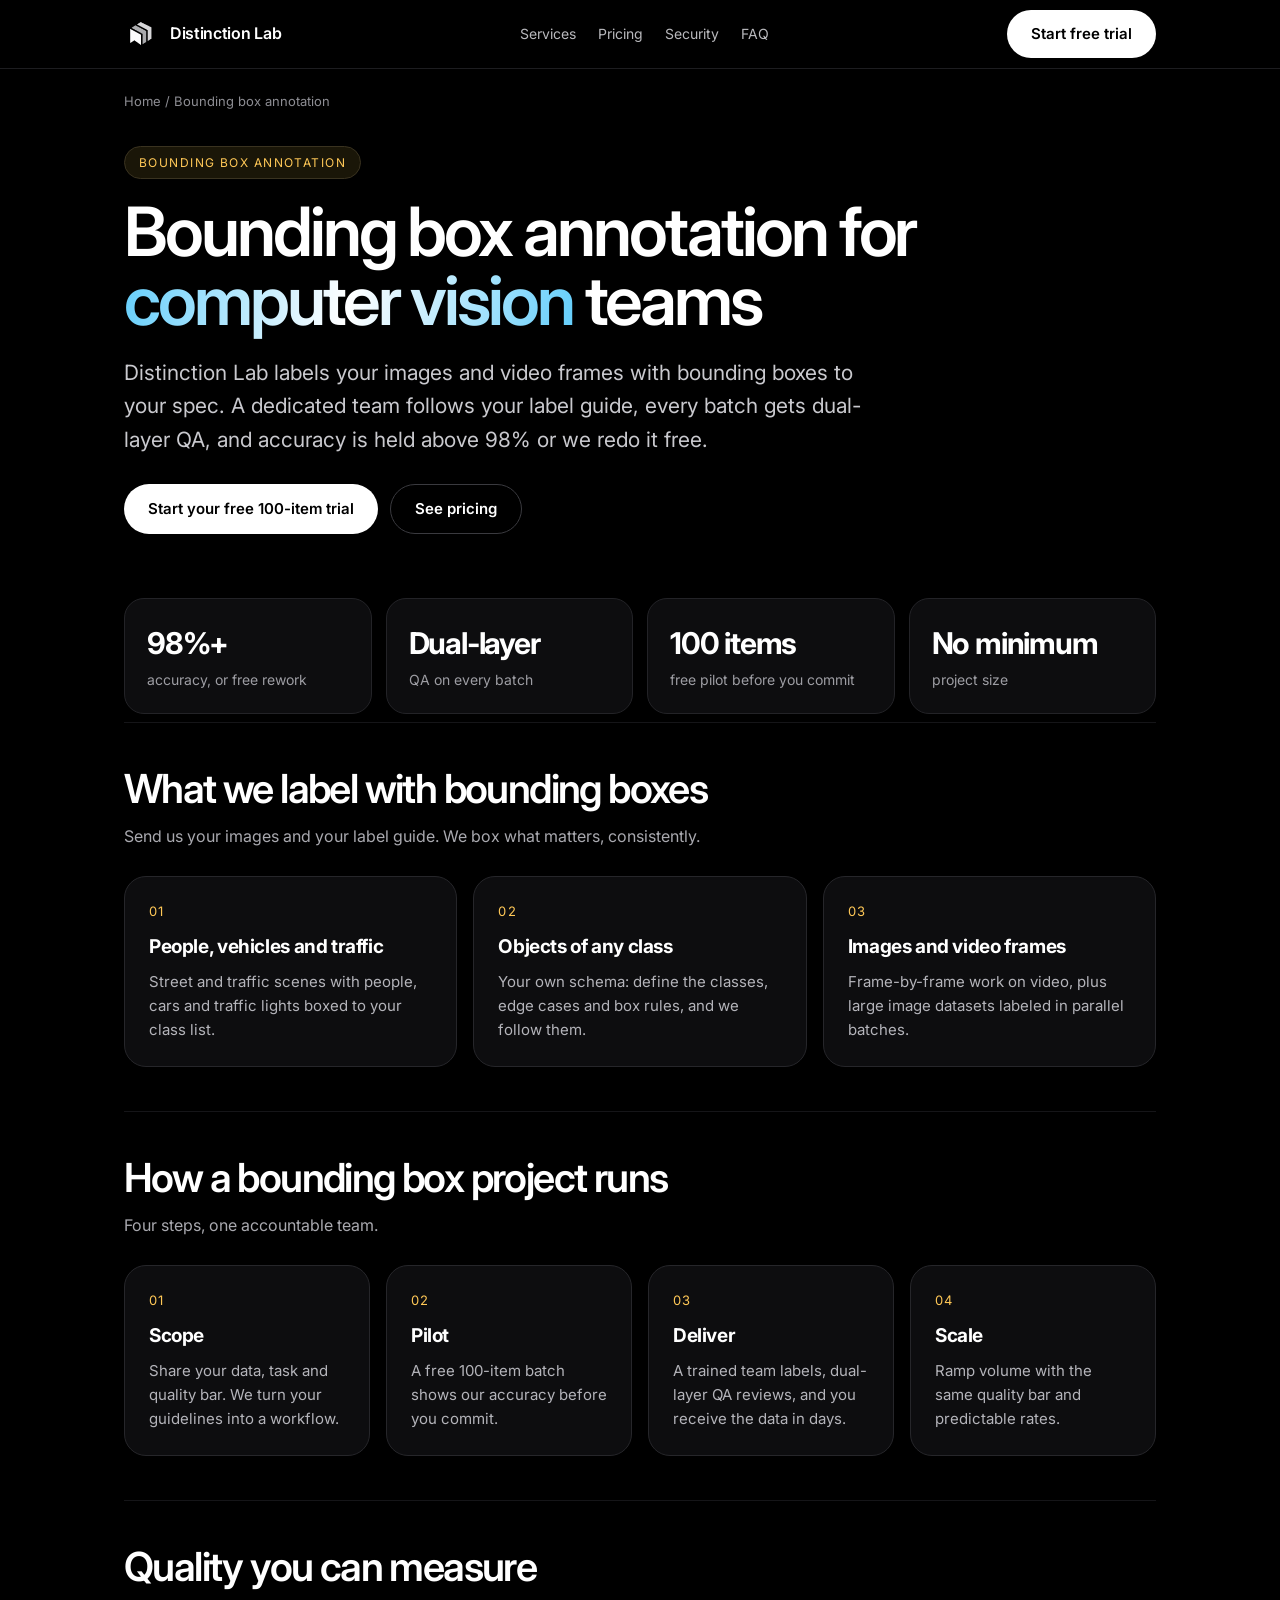
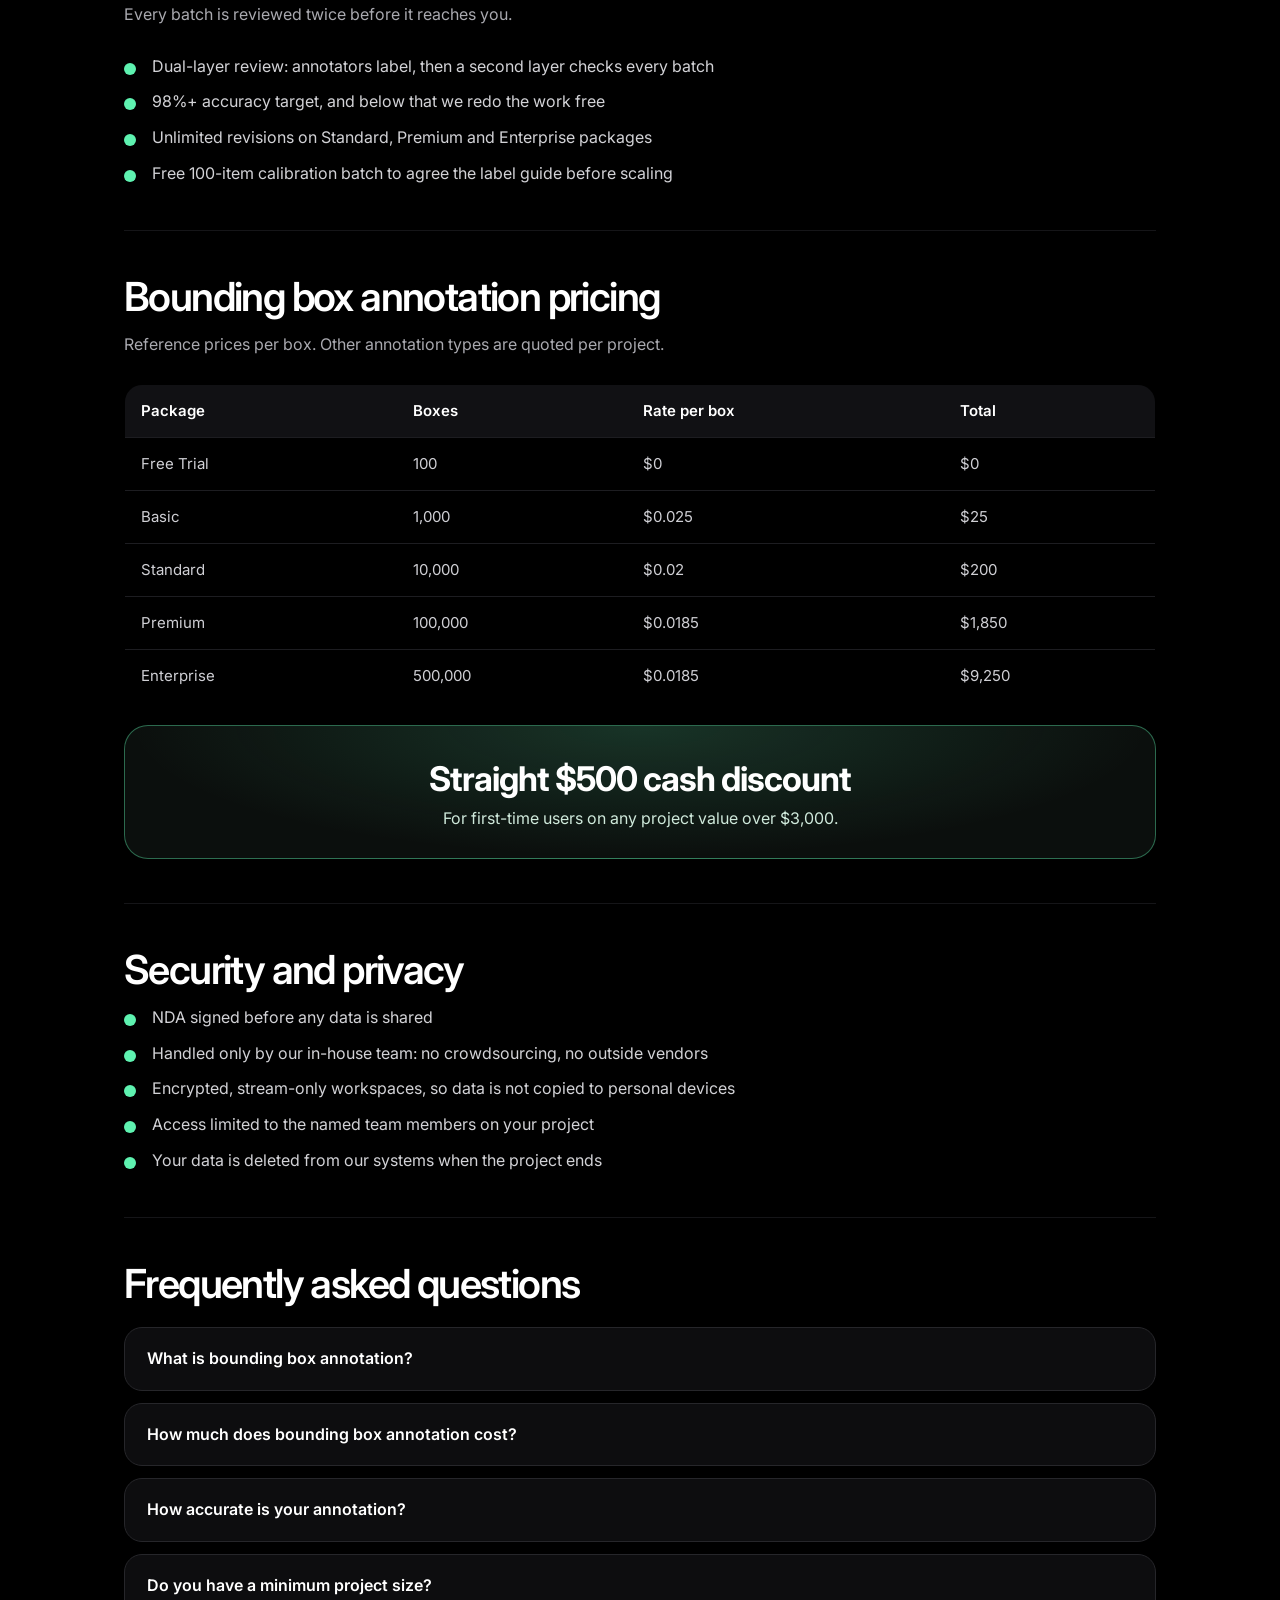
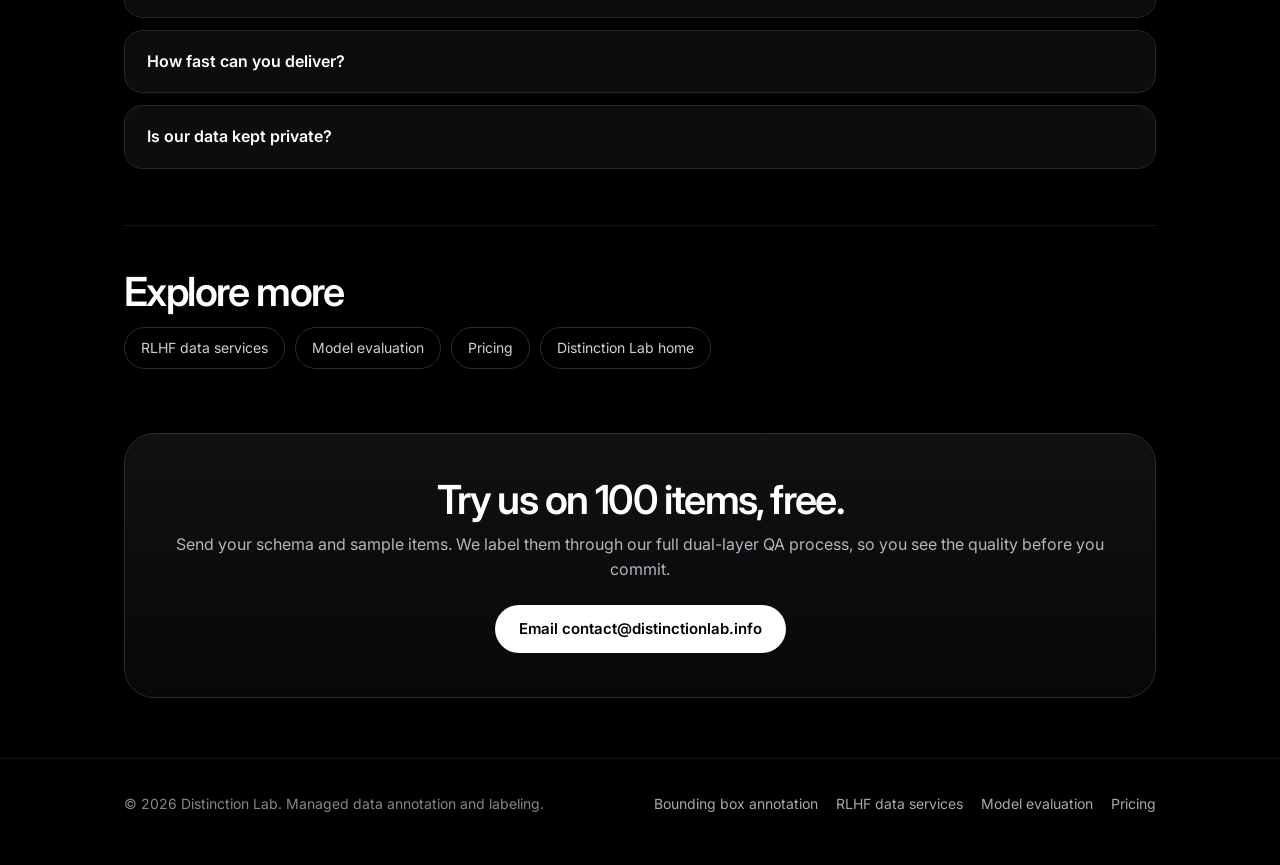
==== bounding-box-annotation/index.html @ 5559d9ba "Add four SEO landing pages, update sitemap, llms.txt and footer links Co-Authored-By: Claude Sonnet " ====
<!DOCTYPE html>
<html lang="en">
<head>
<meta charset="UTF-8">
<meta name="viewport" content="width=device-width, initial-scale=1.0">
<meta name="theme-color" content="#000000">
<title>Bounding Box Annotation Services | Distinction Lab</title>
<meta name="description" content="Bounding box annotation for computer vision teams. Dual-layer QA, 98%+ accuracy or free rework, from $0.0185 per box. Free 100-item trial, no minimum project size.">
<meta name="robots" content="index, follow, max-image-preview:large">
<link rel="canonical" href="https://www.distinctionlab.site/bounding-box-annotation/">
<link rel="icon" type="image/png" href="/assets/favicon.png">
<meta property="og:type" content="website">
<meta property="og:site_name" content="Distinction Lab">
<meta property="og:title" content="Bounding Box Annotation Services | Distinction Lab">
<meta property="og:description" content="Bounding box annotation for computer vision teams. Dual-layer QA, 98%+ accuracy or free rework, from $0.0185 per box. Free 100-item trial, no minimum project size.">
<meta property="og:url" content="https://www.distinctionlab.site/bounding-box-annotation/">
<meta property="og:image" content="https://www.distinctionlab.site/assets/og-image.png">
<meta name="twitter:card" content="summary_large_image">
<meta name="twitter:title" content="Bounding Box Annotation Services | Distinction Lab">
<meta name="twitter:description" content="Bounding box annotation for computer vision teams. Dual-layer QA, 98%+ accuracy or free rework, from $0.0185 per box. Free 100-item trial, no minimum project size.">
<meta name="twitter:image" content="https://www.distinctionlab.site/assets/og-image.png">
<link rel="preconnect" href="https://fonts.googleapis.com">
<link rel="preconnect" href="https://fonts.gstatic.com" crossorigin>
<link rel="preload" as="style" href="https://fonts.googleapis.com/css2?family=Inter:wght@400;500;600;700&display=swap" onload="this.onload=null;this.rel='stylesheet'">
<noscript><link rel="stylesheet" href="https://fonts.googleapis.com/css2?family=Inter:wght@400;500;600;700&display=swap"></noscript>
<link rel="stylesheet" href="/assets/page.css">
<script type="application/ld+json">{"@context":"https://schema.org","@graph":[{"@type":"BreadcrumbList","itemListElement":[{"@type":"ListItem","position":1,"name":"Home","item":"https://www.distinctionlab.site/"},{"@type":"ListItem","position":2,"name":"Bounding box annotation","item":"https://www.distinctionlab.site/bounding-box-annotation/"}]},{"@type":"Service","name":"Bounding box annotation","serviceType":"Bounding box annotation","description":"Managed bounding box annotation for computer vision with dual-layer QA, a 98%+ accuracy target and free rework.","provider":{"@type":"Organization","@id":"https://www.distinctionlab.site/#org","name":"Distinction Lab","url":"https://www.distinctionlab.site/"},"areaServed":"Worldwide","url":"https://www.distinctionlab.site/bounding-box-annotation/"},{"@type":"FAQPage","mainEntity":[{"@type":"Question","name":"What is bounding box annotation?","acceptedAnswer":{"@type":"Answer","text":"Bounding box annotation draws rectangles around objects in an image or video frame and tags each one with a class, such as person, vehicle or traffic light. The labeled boxes are used to train and test computer vision models."}},{"@type":"Question","name":"How much does bounding box annotation cost?","acceptedAnswer":{"@type":"Answer","text":"Reference rates start at $0.025 per box on the Basic package and fall to $0.0185 per box on Premium and Enterprise. The first 100 items are free, and first-time users get a straight $500 cash discount on projects over $3,000."}},{"@type":"Question","name":"How accurate is your annotation?","acceptedAnswer":{"@type":"Answer","text":"We target 98% or better accuracy using dual-layer QA on every batch. If a batch falls below your quality standard, we redo it at no cost."}},{"@type":"Question","name":"Do you have a minimum project size?","acceptedAnswer":{"@type":"Answer","text":"No. You can start at any scale, from the free 100-item pilot to hundreds of thousands of boxes."}},{"@type":"Question","name":"How fast can you deliver?","acceptedAnswer":{"@type":"Answer","text":"Datasets are typically delivered in 2 to 5 days depending on volume. Larger projects are scheduled up front, for example a 100,000-box project is planned over about 15 days."}},{"@type":"Question","name":"Is our data kept private?","acceptedAnswer":{"@type":"Answer","text":"Yes. We sign an NDA before any data is shared, only our in-house team handles your data, workspaces are encrypted and stream-only, and your data is deleted after the project."}}]}]}</script>
</head>
<body>
<header class="top"><div class="wrap">
<a class="brand" href="/"><img src="/assets/logo.png" alt="" width="34" height="34"><span>Distinction Lab</span></a>
<nav class="links" aria-label="Main"><a href="/#label">Services</a><a href="/data-annotation-pricing/">Pricing</a><a href="/#security">Security</a><a href="/#faq">FAQ</a></nav>
<a class="btn" href="mailto:contact@distinctionlab.info?subject=Free%20100-item%20trial">Start free trial</a>
</div></header>
<main class="wrap">
<nav class="crumbs" aria-label="Breadcrumb"><a href="/">Home</a> / <span>Bounding box annotation</span></nav>
<div class="hero">
<span class="eyebrow">Bounding box annotation</span>
<h1>Bounding box annotation for <em>computer vision</em> teams</h1>
<p class="lead">Distinction Lab labels your images and video frames with bounding boxes to your spec. A dedicated team follows your label guide, every batch gets dual-layer QA, and accuracy is held above 98% or we redo it free.</p>
<div class="cta-row"><a class="btn" href="mailto:contact@distinctionlab.info?subject=Free%20100-item%20trial">Start your free 100-item trial</a><a class="btn ghost" href="/data-annotation-pricing/">See pricing</a></div>
</div>
<div class="stats"><div class="stat"><b>98%+</b><span>accuracy, or free rework</span></div><div class="stat"><b>Dual-layer</b><span>QA on every batch</span></div><div class="stat"><b>100 items</b><span>free pilot before you commit</span></div><div class="stat"><b>No minimum</b><span>project size</span></div></div><section class="blk"><h2>What we label with bounding boxes</h2><p class="sub">Send us your images and your label guide. We box what matters, consistently.</p><div class="grid"><div class="card"><span class="n">01</span><h3>People, vehicles and traffic</h3><p>Street and traffic scenes with people, cars and traffic lights boxed to your class list.</p></div><div class="card"><span class="n">02</span><h3>Objects of any class</h3><p>Your own schema: define the classes, edge cases and box rules, and we follow them.</p></div><div class="card"><span class="n">03</span><h3>Images and video frames</h3><p>Frame-by-frame work on video, plus large image datasets labeled in parallel batches.</p></div></div></section><section class="blk"><h2>How a bounding box project runs</h2><p class="sub">Four steps, one accountable team.</p><div class="grid"><div class="card"><span class="n">01</span><h3>Scope</h3><p>Share your data, task and quality bar. We turn your guidelines into a workflow.</p></div><div class="card"><span class="n">02</span><h3>Pilot</h3><p>A free 100-item batch shows our accuracy before you commit.</p></div><div class="card"><span class="n">03</span><h3>Deliver</h3><p>A trained team labels, dual-layer QA reviews, and you receive the data in days.</p></div><div class="card"><span class="n">04</span><h3>Scale</h3><p>Ramp volume with the same quality bar and predictable rates.</p></div></div></section><section class="blk"><h2>Quality you can measure</h2><p class="sub">Every batch is reviewed twice before it reaches you.</p><ul class="tick"><li>Dual-layer review: annotators label, then a second layer checks every batch</li><li>98%+ accuracy target, and below that we redo the work free</li><li>Unlimited revisions on Standard, Premium and Enterprise packages</li><li>Free 100-item calibration batch to agree the label guide before scaling</li></ul></section><section class="blk"><h2>Bounding box annotation pricing</h2><p class="sub">Reference prices per box. Other annotation types are quoted per project.</p><div class="scroll"><table><thead><tr><th>Package</th><th>Boxes</th><th>Rate per box</th><th>Total</th></tr></thead><tbody><tr><td>Free Trial</td><td>100</td><td>$0</td><td>$0</td></tr><tr><td>Basic</td><td>1,000</td><td>$0.025</td><td>$25</td></tr><tr><td>Standard</td><td>10,000</td><td>$0.02</td><td>$200</td></tr><tr><td>Premium</td><td>100,000</td><td>$0.0185</td><td>$1,850</td></tr><tr><td>Enterprise</td><td>500,000</td><td>$0.0185</td><td>$9,250</td></tr></tbody></table></div><div class="promo"><b>Straight $500 cash discount</b><span>For first-time users on any project value over $3,000.</span></div></section><section class="blk"><h2>Security and privacy</h2><ul class="tick"><li>NDA signed before any data is shared</li><li>Handled only by our in-house team: no crowdsourcing, no outside vendors</li><li>Encrypted, stream-only workspaces, so data is not copied to personal devices</li><li>Access limited to the named team members on your project</li><li>Your data is deleted from our systems when the project ends</li></ul></section>
<section class="blk faq"><h2>Frequently asked questions</h2><div style="margin-top:22px"><details><summary>What is bounding box annotation?</summary><p>Bounding box annotation draws rectangles around objects in an image or video frame and tags each one with a class, such as person, vehicle or traffic light. The labeled boxes are used to train and test computer vision models.</p></details><details><summary>How much does bounding box annotation cost?</summary><p>Reference rates start at $0.025 per box on the Basic package and fall to $0.0185 per box on Premium and Enterprise. The first 100 items are free, and first-time users get a straight $500 cash discount on projects over $3,000.</p></details><details><summary>How accurate is your annotation?</summary><p>We target 98% or better accuracy using dual-layer QA on every batch. If a batch falls below your quality standard, we redo it at no cost.</p></details><details><summary>Do you have a minimum project size?</summary><p>No. You can start at any scale, from the free 100-item pilot to hundreds of thousands of boxes.</p></details><details><summary>How fast can you deliver?</summary><p>Datasets are typically delivered in 2 to 5 days depending on volume. Larger projects are scheduled up front, for example a 100,000-box project is planned over about 15 days.</p></details><details><summary>Is our data kept private?</summary><p>Yes. We sign an NDA before any data is shared, only our in-house team handles your data, workspaces are encrypted and stream-only, and your data is deleted after the project.</p></details></div></section>
<section class="blk"><h2>Explore more</h2><div class="related"><a href="/rlhf-data-services/">RLHF data services</a><a href="/model-evaluation-services/">Model evaluation</a><a href="/data-annotation-pricing/">Pricing</a><a href="/">Distinction Lab home</a></div></section>
<div class="cta"><h2>Try us on 100 items, free.</h2><p>Send your schema and sample items. We label them through our full dual-layer QA process, so you see the quality before you commit.</p><a class="btn" href="mailto:contact@distinctionlab.info?subject=Free%20100-item%20trial">Email contact@distinctionlab.info</a></div>
</main>
<footer class="bottom"><div class="wrap"><span>© 2026 Distinction Lab. Managed data annotation and labeling.</span><span style="display:flex;gap:18px;flex-wrap:wrap"><a href="/bounding-box-annotation/">Bounding box annotation</a><a href="/rlhf-data-services/">RLHF data services</a><a href="/model-evaluation-services/">Model evaluation</a><a href="/data-annotation-pricing/">Pricing</a></span></div></footer>
</body>
</html>
---- assets/page.css ----
*{box-sizing:border-box}html{scroll-behavior:smooth}
body{margin:0;background:#000;color:#e9e9ea;font-family:Inter,system-ui,-apple-system,Segoe UI,sans-serif;line-height:1.6;-webkit-font-smoothing:antialiased}
a{color:inherit}
.wrap{max-width:1080px;margin:0 auto;padding:0 24px}
header.top{position:sticky;top:0;z-index:20;background:rgba(0,0,0,.82);backdrop-filter:blur(12px);border-bottom:1px solid #1d1d20}
header.top .wrap{display:flex;align-items:center;justify-content:space-between;gap:16px;height:68px}
.brand{display:flex;align-items:center;gap:12px;text-decoration:none;font-weight:600;letter-spacing:-.02em;color:#fff}
.brand img{width:34px;height:34px;border-radius:50%;background:#fff}
nav.links{display:flex;gap:22px;font-size:14px;color:#b9b9bd}
nav.links a{text-decoration:none}nav.links a:hover{color:#fff}
.btn{display:inline-flex;align-items:center;gap:8px;background:#fff;color:#000;border-radius:999px;padding:12px 24px;font-weight:600;font-size:15px;text-decoration:none;transition:transform .2s}
.btn:hover{transform:translateY(-1px)}
.btn.ghost{background:transparent;color:#fff;border:1px solid #3a3a3f}
.crumbs{font-size:13px;color:#8d8d93;padding:22px 0 0}.crumbs a{text-decoration:none}.crumbs a:hover{color:#fff}
.hero{padding:34px 0 56px}
.eyebrow{display:inline-block;font-size:12px;letter-spacing:.12em;text-transform:uppercase;color:#ffc857;border:1px solid #3a3320;background:#1a1608;border-radius:999px;padding:6px 14px}
h1{font-size:clamp(36px,6vw,68px);line-height:1.02;letter-spacing:-.045em;margin:18px 0 20px;font-weight:600;color:#fff}
h1 em{font-style:normal;background:linear-gradient(100deg,#64CEFB,#fff 50%,#64CEFB);-webkit-background-clip:text;background-clip:text;color:transparent}
.lead{font-size:clamp(17px,2vw,21px);color:#c9c9ce;max-width:760px;margin:0 0 28px}
.cta-row{display:flex;gap:12px;flex-wrap:wrap}
.stats{display:grid;grid-template-columns:repeat(auto-fit,minmax(190px,1fr));gap:14px;margin:8px 0 8px}
.stat{border:1px solid #232327;background:#0d0d0f;border-radius:20px;padding:20px 22px}
.stat b{display:block;font-size:30px;letter-spacing:-.04em;color:#fff}.stat span{font-size:14px;color:#9d9da3}
section.blk{padding:44px 0;border-top:1px solid #151518}
h2{font-size:clamp(26px,3.6vw,40px);letter-spacing:-.04em;line-height:1.08;margin:0 0 14px;color:#fff;font-weight:600}
.sub{color:#a9a9af;max-width:720px;margin:0 0 26px}
.grid{display:grid;grid-template-columns:repeat(auto-fit,minmax(240px,1fr));gap:16px}
.card{border:1px solid #26262a;background:#0d0d0f;border-radius:22px;padding:24px}
.card h3{margin:0 0 8px;font-size:19px;letter-spacing:-.02em;color:#fff}
.card p{margin:0;color:#b4b4ba;font-size:15px}
.card .n{font-size:13px;color:#ffc857;letter-spacing:.1em;margin-bottom:10px;display:block}
ul.tick{list-style:none;padding:0;margin:0;display:grid;gap:10px}
ul.tick li{padding-left:28px;position:relative;color:#d2d2d6}
ul.tick li:before{content:"";position:absolute;left:0;top:9px;width:12px;height:12px;border-radius:50%;background:#5ef2b0}
table{width:100%;border-collapse:collapse;font-size:15px;overflow:hidden;border-radius:18px;border:1px solid #26262a}
th,td{padding:14px 16px;text-align:left;border-bottom:1px solid #1d1d21}th{background:#111114;color:#fff;font-weight:600}td{color:#cfcfd4}
tr:last-child td{border-bottom:0}
.scroll{overflow-x:auto}
.faq details{border:1px solid #26262a;background:#0d0d0f;border-radius:18px;padding:18px 22px;margin-bottom:12px}
.faq summary{cursor:pointer;font-weight:600;color:#fff;list-style:none}
.faq summary::-webkit-details-marker{display:none}
.faq p{margin:12px 0 0;color:#b9b9bf}
.promo{border:1px solid rgba(94,242,176,.4);background:radial-gradient(ellipse at 50% 0,rgba(94,242,176,.16),transparent 70%),#0b0f0d;border-radius:24px;padding:26px;text-align:center;margin-top:22px}
.promo b{display:block;font-size:clamp(24px,3.4vw,34px);letter-spacing:-.03em;color:#fff}.promo span{color:#cfe9db}
.cta{margin:20px 0 60px;border:1px solid #2a2a2f;border-radius:30px;padding:44px 28px;text-align:center;background:linear-gradient(180deg,#111114,#08080a)}
.cta h2{margin-bottom:10px}.cta p{color:#b4b4ba;margin:0 0 22px}
.related{display:flex;gap:10px;flex-wrap:wrap}
.related a{border:1px solid #2d2d32;border-radius:999px;padding:9px 16px;font-size:14px;text-decoration:none;color:#d0d0d5}.related a:hover{border-color:#64CEFB;color:#fff}
footer.bottom{border-top:1px solid #151518;padding:34px 0 50px;color:#85858b;font-size:14px}
footer.bottom .wrap{display:flex;gap:18px 30px;flex-wrap:wrap;justify-content:space-between}
footer.bottom a{text-decoration:none;color:#a9a9af}footer.bottom a:hover{color:#fff}
@media(max-width:760px){nav.links{display:none}}
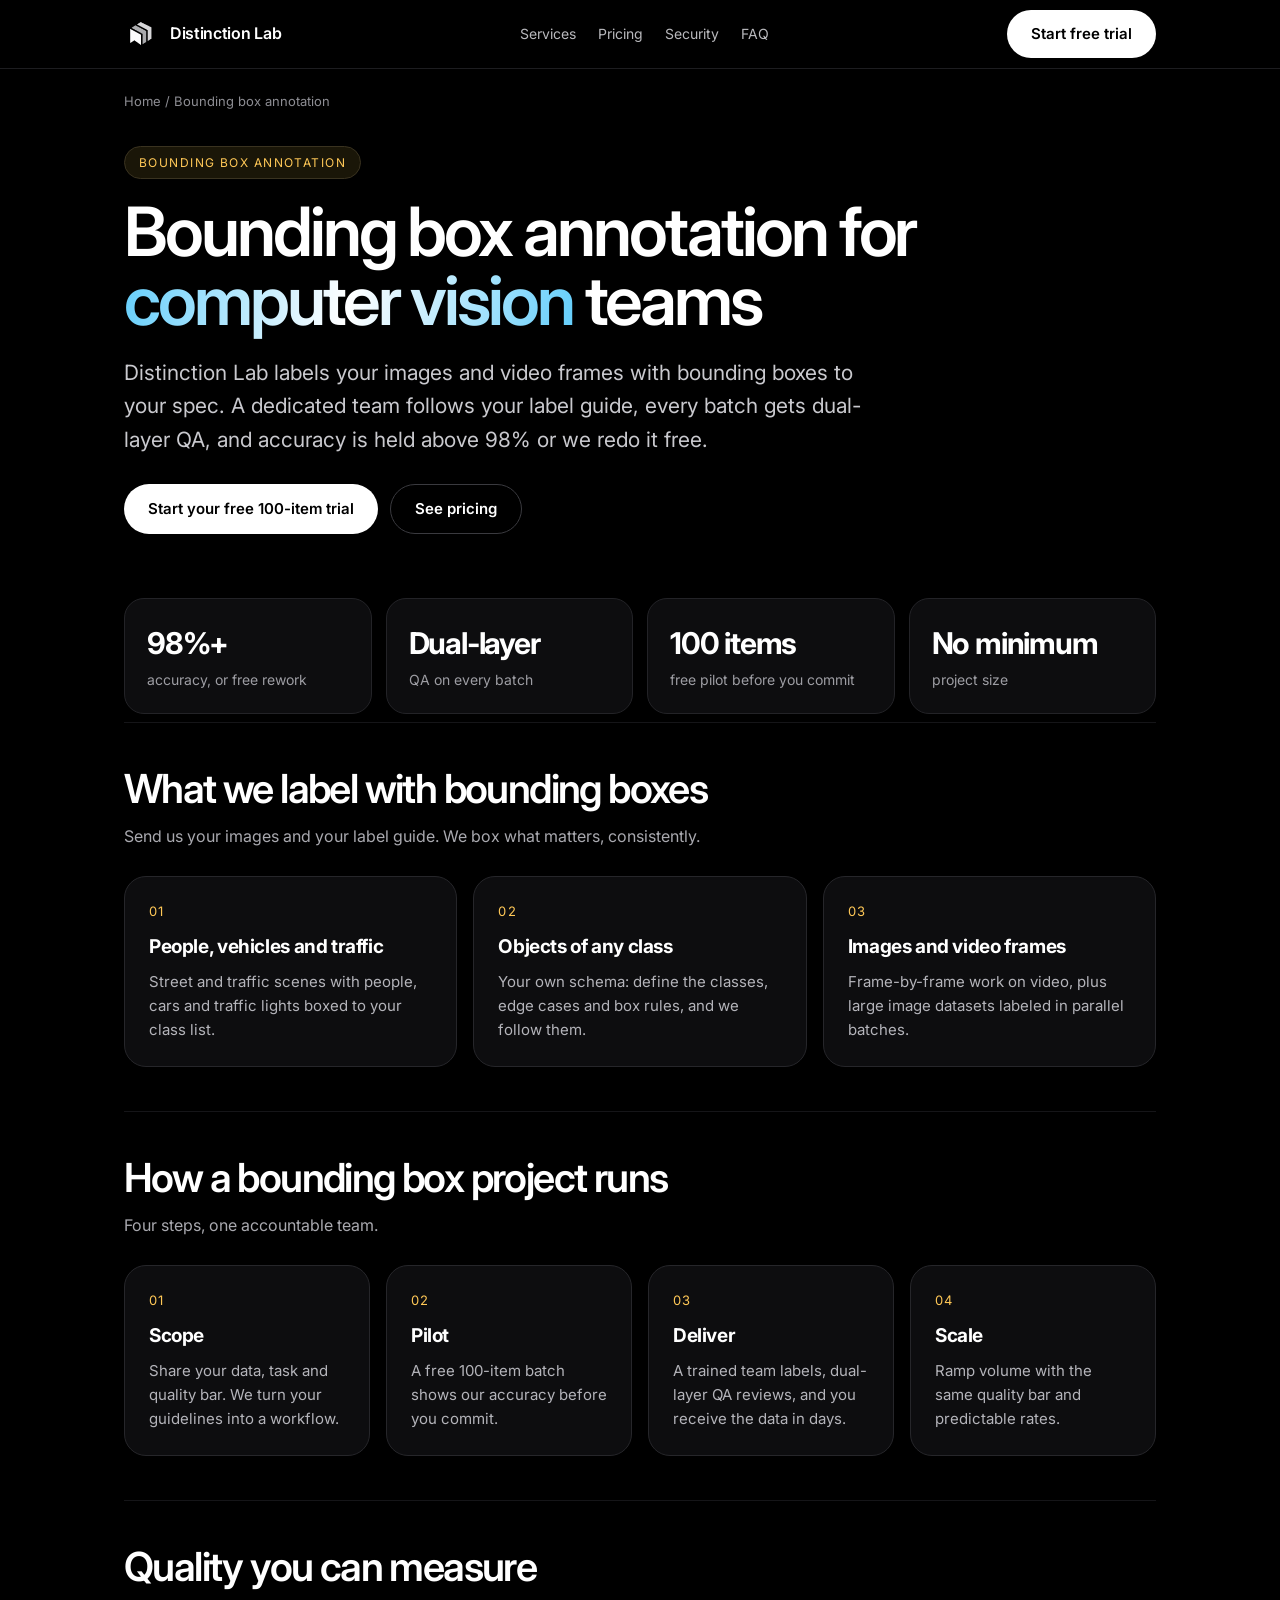
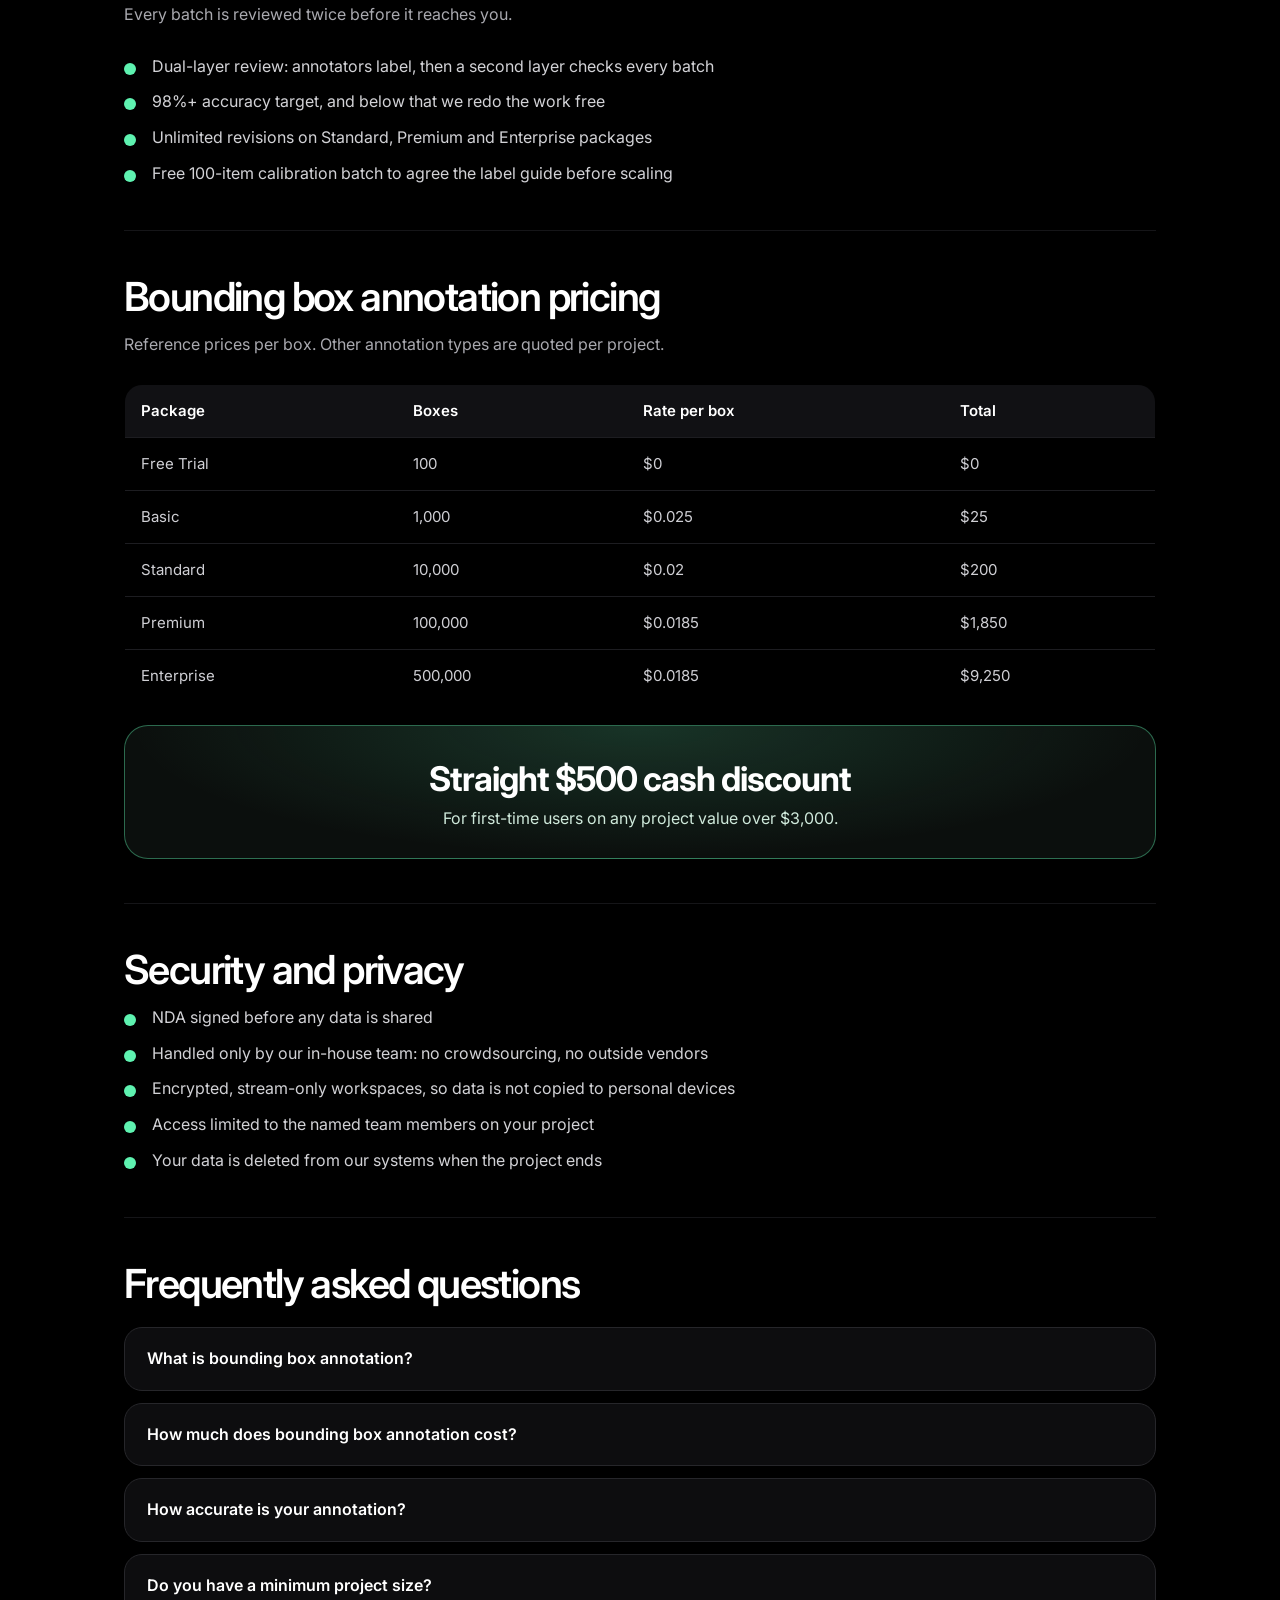
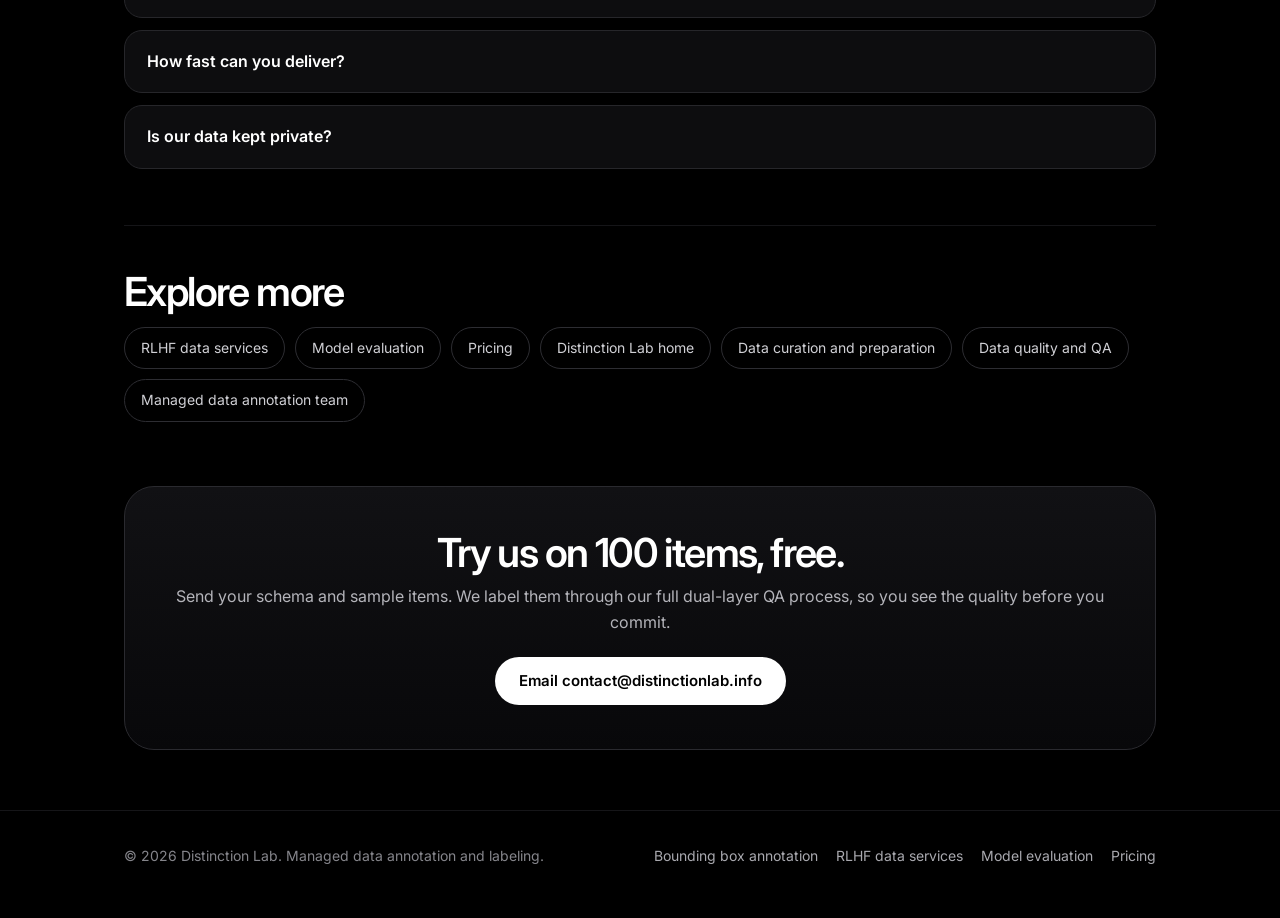
==== commit 1084b503: "Add service pages, internal links and hosting config for SEO - Add pages for data curation and prepa" ====
--- a/bounding-box-annotation/index.html
+++ b/bounding-box-annotation/index.html
@@ -42,7 +42,7 @@
 </div>
 <div class="stats"><div class="stat"><b>98%+</b><span>accuracy, or free rework</span></div><div class="stat"><b>Dual-layer</b><span>QA on every batch</span></div><div class="stat"><b>100 items</b><span>free pilot before you commit</span></div><div class="stat"><b>No minimum</b><span>project size</span></div></div><section class="blk"><h2>What we label with bounding boxes</h2><p class="sub">Send us your images and your label guide. We box what matters, consistently.</p><div class="grid"><div class="card"><span class="n">01</span><h3>People, vehicles and traffic</h3><p>Street and traffic scenes with people, cars and traffic lights boxed to your class list.</p></div><div class="card"><span class="n">02</span><h3>Objects of any class</h3><p>Your own schema: define the classes, edge cases and box rules, and we follow them.</p></div><div class="card"><span class="n">03</span><h3>Images and video frames</h3><p>Frame-by-frame work on video, plus large image datasets labeled in parallel batches.</p></div></div></section><section class="blk"><h2>How a bounding box project runs</h2><p class="sub">Four steps, one accountable team.</p><div class="grid"><div class="card"><span class="n">01</span><h3>Scope</h3><p>Share your data, task and quality bar. We turn your guidelines into a workflow.</p></div><div class="card"><span class="n">02</span><h3>Pilot</h3><p>A free 100-item batch shows our accuracy before you commit.</p></div><div class="card"><span class="n">03</span><h3>Deliver</h3><p>A trained team labels, dual-layer QA reviews, and you receive the data in days.</p></div><div class="card"><span class="n">04</span><h3>Scale</h3><p>Ramp volume with the same quality bar and predictable rates.</p></div></div></section><section class="blk"><h2>Quality you can measure</h2><p class="sub">Every batch is reviewed twice before it reaches you.</p><ul class="tick"><li>Dual-layer review: annotators label, then a second layer checks every batch</li><li>98%+ accuracy target, and below that we redo the work free</li><li>Unlimited revisions on Standard, Premium and Enterprise packages</li><li>Free 100-item calibration batch to agree the label guide before scaling</li></ul></section><section class="blk"><h2>Bounding box annotation pricing</h2><p class="sub">Reference prices per box. Other annotation types are quoted per project.</p><div class="scroll"><table><thead><tr><th>Package</th><th>Boxes</th><th>Rate per box</th><th>Total</th></tr></thead><tbody><tr><td>Free Trial</td><td>100</td><td>$0</td><td>$0</td></tr><tr><td>Basic</td><td>1,000</td><td>$0.025</td><td>$25</td></tr><tr><td>Standard</td><td>10,000</td><td>$0.02</td><td>$200</td></tr><tr><td>Premium</td><td>100,000</td><td>$0.0185</td><td>$1,850</td></tr><tr><td>Enterprise</td><td>500,000</td><td>$0.0185</td><td>$9,250</td></tr></tbody></table></div><div class="promo"><b>Straight $500 cash discount</b><span>For first-time users on any project value over $3,000.</span></div></section><section class="blk"><h2>Security and privacy</h2><ul class="tick"><li>NDA signed before any data is shared</li><li>Handled only by our in-house team: no crowdsourcing, no outside vendors</li><li>Encrypted, stream-only workspaces, so data is not copied to personal devices</li><li>Access limited to the named team members on your project</li><li>Your data is deleted from our systems when the project ends</li></ul></section>
 <section class="blk faq"><h2>Frequently asked questions</h2><div style="margin-top:22px"><details><summary>What is bounding box annotation?</summary><p>Bounding box annotation draws rectangles around objects in an image or video frame and tags each one with a class, such as person, vehicle or traffic light. The labeled boxes are used to train and test computer vision models.</p></details><details><summary>How much does bounding box annotation cost?</summary><p>Reference rates start at $0.025 per box on the Basic package and fall to $0.0185 per box on Premium and Enterprise. The first 100 items are free, and first-time users get a straight $500 cash discount on projects over $3,000.</p></details><details><summary>How accurate is your annotation?</summary><p>We target 98% or better accuracy using dual-layer QA on every batch. If a batch falls below your quality standard, we redo it at no cost.</p></details><details><summary>Do you have a minimum project size?</summary><p>No. You can start at any scale, from the free 100-item pilot to hundreds of thousands of boxes.</p></details><details><summary>How fast can you deliver?</summary><p>Datasets are typically delivered in 2 to 5 days depending on volume. Larger projects are scheduled up front, for example a 100,000-box project is planned over about 15 days.</p></details><details><summary>Is our data kept private?</summary><p>Yes. We sign an NDA before any data is shared, only our in-house team handles your data, workspaces are encrypted and stream-only, and your data is deleted after the project.</p></details></div></section>
-<section class="blk"><h2>Explore more</h2><div class="related"><a href="/rlhf-data-services/">RLHF data services</a><a href="/model-evaluation-services/">Model evaluation</a><a href="/data-annotation-pricing/">Pricing</a><a href="/">Distinction Lab home</a></div></section>
+<section class="blk"><h2>Explore more</h2><div class="related"><a href="/rlhf-data-services/">RLHF data services</a><a href="/model-evaluation-services/">Model evaluation</a><a href="/data-annotation-pricing/">Pricing</a><a href="/">Distinction Lab home</a><a href="/data-curation-preparation/">Data curation and preparation</a><a href="/data-quality-assurance/">Data quality and QA</a><a href="/managed-data-annotation-team/">Managed data annotation team</a></div></section>
 <div class="cta"><h2>Try us on 100 items, free.</h2><p>Send your schema and sample items. We label them through our full dual-layer QA process, so you see the quality before you commit.</p><a class="btn" href="mailto:contact@distinctionlab.info?subject=Free%20100-item%20trial">Email contact@distinctionlab.info</a></div>
 </main>
 <footer class="bottom"><div class="wrap"><span>© 2026 Distinction Lab. Managed data annotation and labeling.</span><span style="display:flex;gap:18px;flex-wrap:wrap"><a href="/bounding-box-annotation/">Bounding box annotation</a><a href="/rlhf-data-services/">RLHF data services</a><a href="/model-evaluation-services/">Model evaluation</a><a href="/data-annotation-pricing/">Pricing</a></span></div></footer>
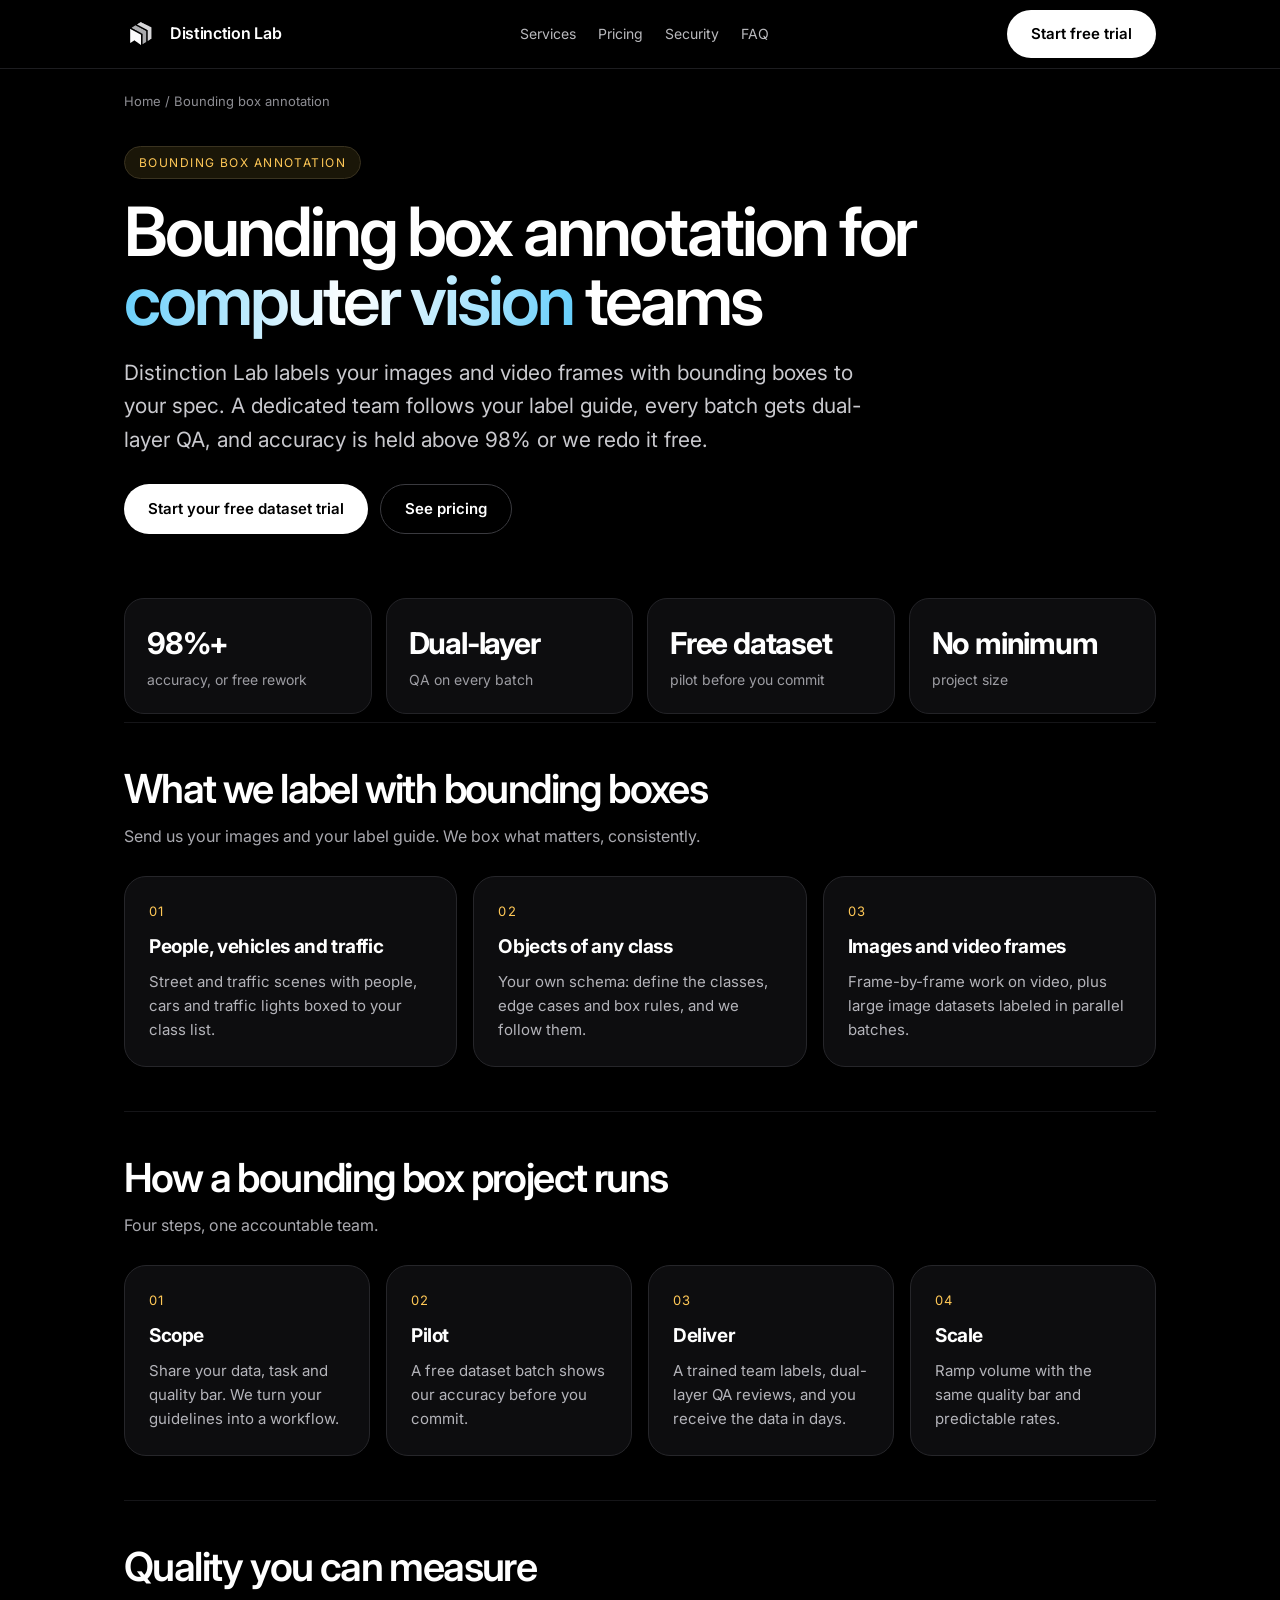
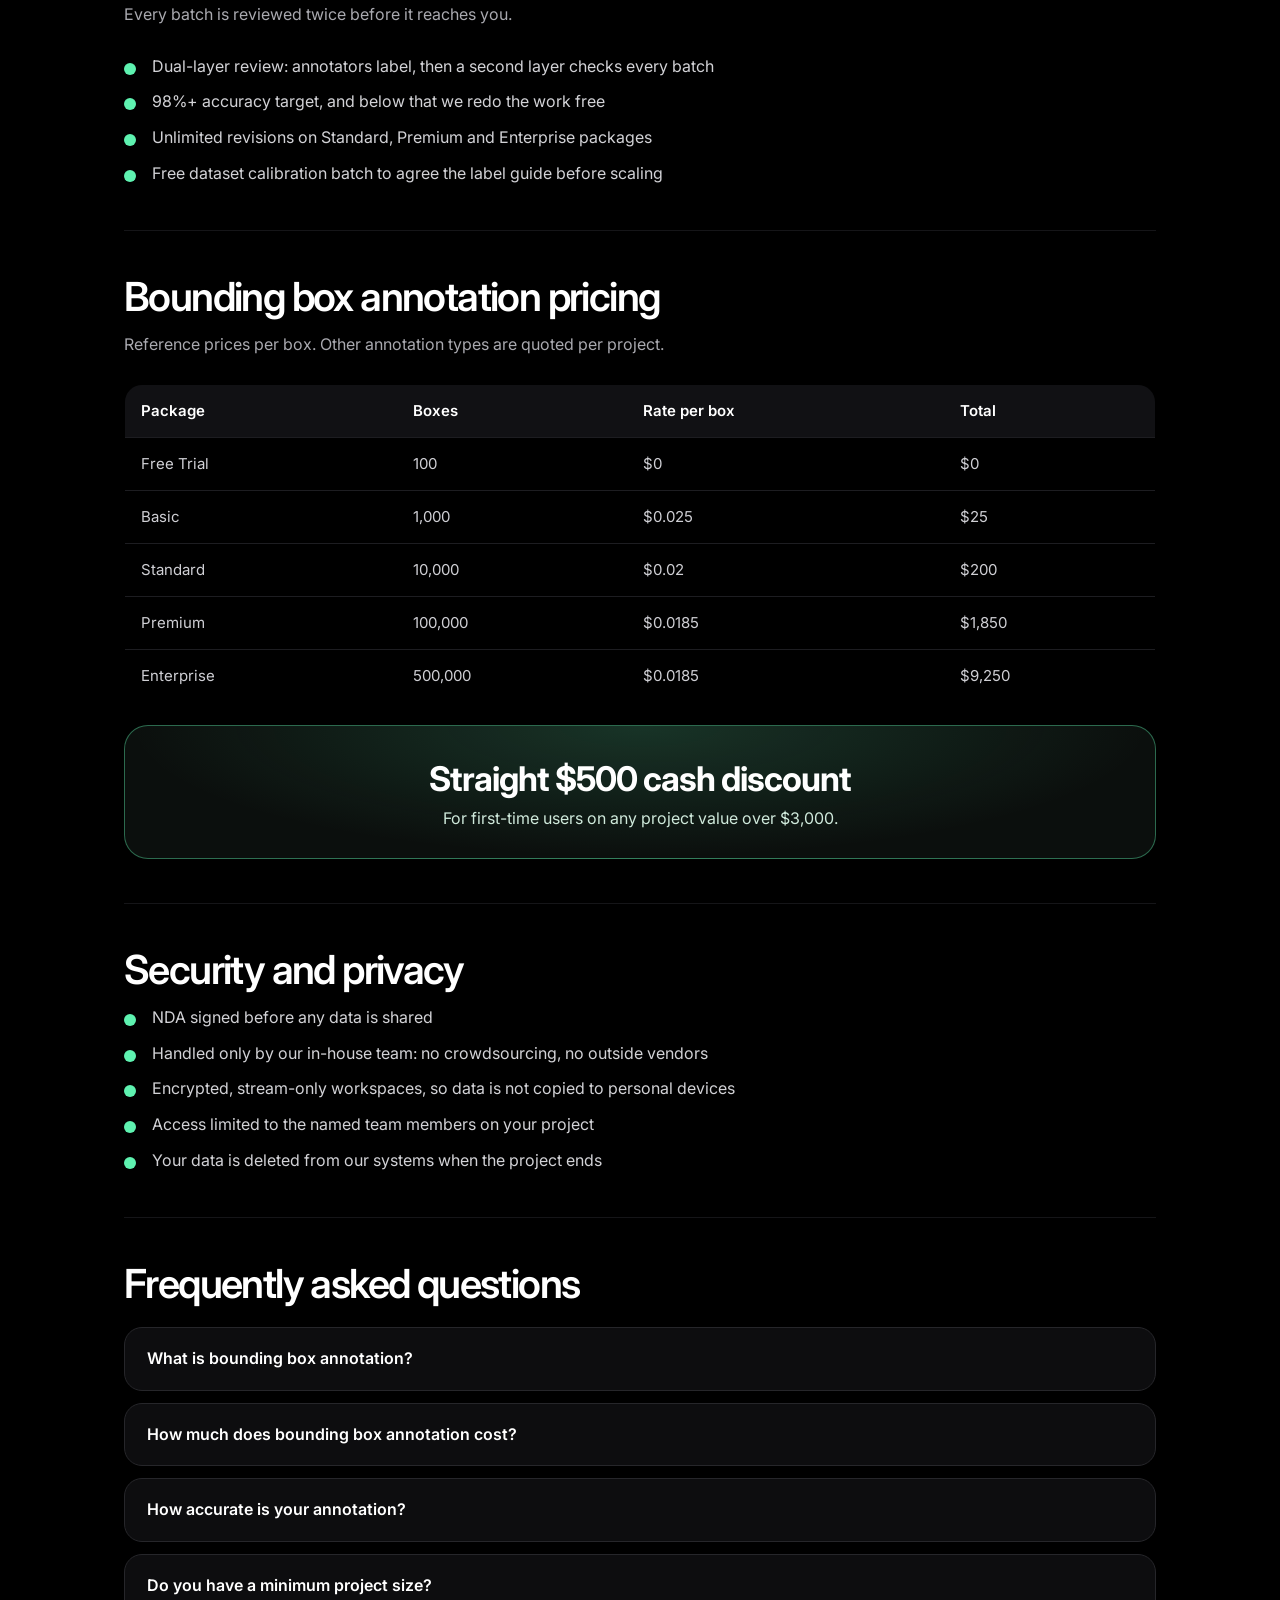
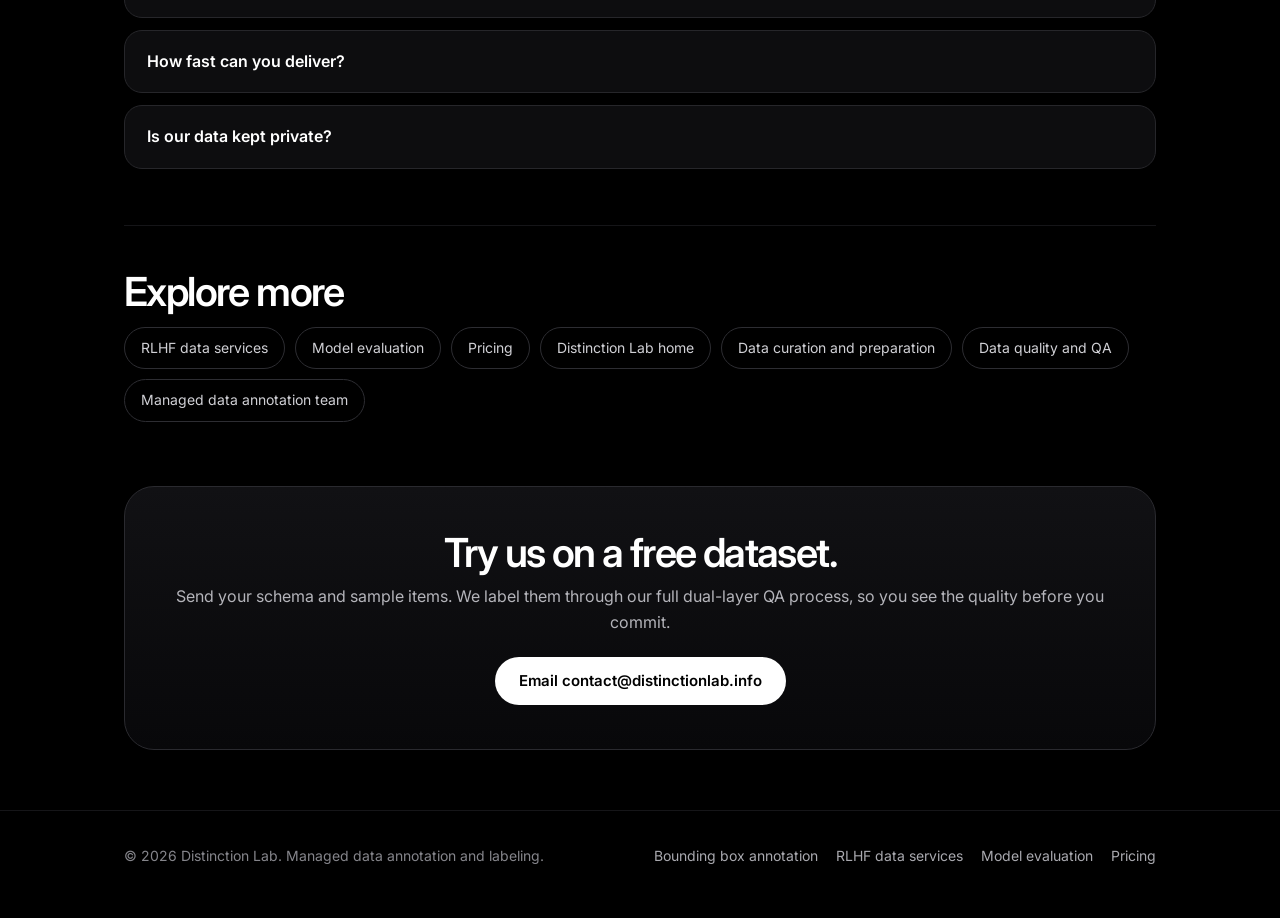
==== commit 33f14db1: "Replace '100 free items' wording with 'free dataset' site-wide Co-Authored-By: Claude Sonnet 5.5 <no" ====
--- a/bounding-box-annotation/index.html
+++ b/bounding-box-annotation/index.html
@@ -5,32 +5,32 @@
 <meta name="viewport" content="width=device-width, initial-scale=1.0">
 <meta name="theme-color" content="#000000">
 <title>Bounding Box Annotation Services | Distinction Lab</title>
-<meta name="description" content="Bounding box annotation for computer vision teams. Dual-layer QA, 98%+ accuracy or free rework, from $0.0185 per box. Free 100-item trial, no minimum project size.">
+<meta name="description" content="Bounding box annotation for computer vision teams. Dual-layer QA, 98%+ accuracy or free rework, from $0.0185 per box. Free dataset trial, no minimum project size.">
 <meta name="robots" content="index, follow, max-image-preview:large">
 <link rel="canonical" href="https://www.distinctionlab.site/bounding-box-annotation/">
 <link rel="icon" type="image/png" href="/assets/favicon.png">
 <meta property="og:type" content="website">
 <meta property="og:site_name" content="Distinction Lab">
 <meta property="og:title" content="Bounding Box Annotation Services | Distinction Lab">
-<meta property="og:description" content="Bounding box annotation for computer vision teams. Dual-layer QA, 98%+ accuracy or free rework, from $0.0185 per box. Free 100-item trial, no minimum project size.">
+<meta property="og:description" content="Bounding box annotation for computer vision teams. Dual-layer QA, 98%+ accuracy or free rework, from $0.0185 per box. Free dataset trial, no minimum project size.">
 <meta property="og:url" content="https://www.distinctionlab.site/bounding-box-annotation/">
 <meta property="og:image" content="https://www.distinctionlab.site/assets/og-image.png">
 <meta name="twitter:card" content="summary_large_image">
 <meta name="twitter:title" content="Bounding Box Annotation Services | Distinction Lab">
-<meta name="twitter:description" content="Bounding box annotation for computer vision teams. Dual-layer QA, 98%+ accuracy or free rework, from $0.0185 per box. Free 100-item trial, no minimum project size.">
+<meta name="twitter:description" content="Bounding box annotation for computer vision teams. Dual-layer QA, 98%+ accuracy or free rework, from $0.0185 per box. Free dataset trial, no minimum project size.">
 <meta name="twitter:image" content="https://www.distinctionlab.site/assets/og-image.png">
 <link rel="preconnect" href="https://fonts.googleapis.com">
 <link rel="preconnect" href="https://fonts.gstatic.com" crossorigin>
 <link rel="preload" as="style" href="https://fonts.googleapis.com/css2?family=Inter:wght@400;500;600;700&display=swap" onload="this.onload=null;this.rel='stylesheet'">
 <noscript><link rel="stylesheet" href="https://fonts.googleapis.com/css2?family=Inter:wght@400;500;600;700&display=swap"></noscript>
 <link rel="stylesheet" href="/assets/page.css">
-<script type="application/ld+json">{"@context":"https://schema.org","@graph":[{"@type":"BreadcrumbList","itemListElement":[{"@type":"ListItem","position":1,"name":"Home","item":"https://www.distinctionlab.site/"},{"@type":"ListItem","position":2,"name":"Bounding box annotation","item":"https://www.distinctionlab.site/bounding-box-annotation/"}]},{"@type":"Service","name":"Bounding box annotation","serviceType":"Bounding box annotation","description":"Managed bounding box annotation for computer vision with dual-layer QA, a 98%+ accuracy target and free rework.","provider":{"@type":"Organization","@id":"https://www.distinctionlab.site/#org","name":"Distinction Lab","url":"https://www.distinctionlab.site/"},"areaServed":"Worldwide","url":"https://www.distinctionlab.site/bounding-box-annotation/"},{"@type":"FAQPage","mainEntity":[{"@type":"Question","name":"What is bounding box annotation?","acceptedAnswer":{"@type":"Answer","text":"Bounding box annotation draws rectangles around objects in an image or video frame and tags each one with a class, such as person, vehicle or traffic light. The labeled boxes are used to train and test computer vision models."}},{"@type":"Question","name":"How much does bounding box annotation cost?","acceptedAnswer":{"@type":"Answer","text":"Reference rates start at $0.025 per box on the Basic package and fall to $0.0185 per box on Premium and Enterprise. The first 100 items are free, and first-time users get a straight $500 cash discount on projects over $3,000."}},{"@type":"Question","name":"How accurate is your annotation?","acceptedAnswer":{"@type":"Answer","text":"We target 98% or better accuracy using dual-layer QA on every batch. If a batch falls below your quality standard, we redo it at no cost."}},{"@type":"Question","name":"Do you have a minimum project size?","acceptedAnswer":{"@type":"Answer","text":"No. You can start at any scale, from the free 100-item pilot to hundreds of thousands of boxes."}},{"@type":"Question","name":"How fast can you deliver?","acceptedAnswer":{"@type":"Answer","text":"Datasets are typically delivered in 2 to 5 days depending on volume. Larger projects are scheduled up front, for example a 100,000-box project is planned over about 15 days."}},{"@type":"Question","name":"Is our data kept private?","acceptedAnswer":{"@type":"Answer","text":"Yes. We sign an NDA before any data is shared, only our in-house team handles your data, workspaces are encrypted and stream-only, and your data is deleted after the project."}}]}]}</script>
+<script type="application/ld+json">{"@context":"https://schema.org","@graph":[{"@type":"BreadcrumbList","itemListElement":[{"@type":"ListItem","position":1,"name":"Home","item":"https://www.distinctionlab.site/"},{"@type":"ListItem","position":2,"name":"Bounding box annotation","item":"https://www.distinctionlab.site/bounding-box-annotation/"}]},{"@type":"Service","name":"Bounding box annotation","serviceType":"Bounding box annotation","description":"Managed bounding box annotation for computer vision with dual-layer QA, a 98%+ accuracy target and free rework.","provider":{"@type":"Organization","@id":"https://www.distinctionlab.site/#org","name":"Distinction Lab","url":"https://www.distinctionlab.site/"},"areaServed":"Worldwide","url":"https://www.distinctionlab.site/bounding-box-annotation/"},{"@type":"FAQPage","mainEntity":[{"@type":"Question","name":"What is bounding box annotation?","acceptedAnswer":{"@type":"Answer","text":"Bounding box annotation draws rectangles around objects in an image or video frame and tags each one with a class, such as person, vehicle or traffic light. The labeled boxes are used to train and test computer vision models."}},{"@type":"Question","name":"How much does bounding box annotation cost?","acceptedAnswer":{"@type":"Answer","text":"Reference rates start at $0.025 per box on the Basic package and fall to $0.0185 per box on Premium and Enterprise. The first sample dataset is free, and first-time users get a straight $500 cash discount on projects over $3,000."}},{"@type":"Question","name":"How accurate is your annotation?","acceptedAnswer":{"@type":"Answer","text":"We target 98% or better accuracy using dual-layer QA on every batch. If a batch falls below your quality standard, we redo it at no cost."}},{"@type":"Question","name":"Do you have a minimum project size?","acceptedAnswer":{"@type":"Answer","text":"No. You can start at any scale, from the free dataset pilot to hundreds of thousands of boxes."}},{"@type":"Question","name":"How fast can you deliver?","acceptedAnswer":{"@type":"Answer","text":"Datasets are typically delivered in 2 to 5 days depending on volume. Larger projects are scheduled up front, for example a 100,000-box project is planned over about 15 days."}},{"@type":"Question","name":"Is our data kept private?","acceptedAnswer":{"@type":"Answer","text":"Yes. We sign an NDA before any data is shared, only our in-house team handles your data, workspaces are encrypted and stream-only, and your data is deleted after the project."}}]}]}</script>
 </head>
 <body>
 <header class="top"><div class="wrap">
 <a class="brand" href="/"><img src="/assets/logo.png" alt="" width="34" height="34"><span>Distinction Lab</span></a>
 <nav class="links" aria-label="Main"><a href="/#label">Services</a><a href="/data-annotation-pricing/">Pricing</a><a href="/#security">Security</a><a href="/#faq">FAQ</a></nav>
-<a class="btn" href="mailto:contact@distinctionlab.info?subject=Free%20100-item%20trial">Start free trial</a>
+<a class="btn" href="mailto:contact@distinctionlab.info?subject=Free%20dataset%20trial">Start free trial</a>
 </div></header>
 <main class="wrap">
 <nav class="crumbs" aria-label="Breadcrumb"><a href="/">Home</a> / <span>Bounding box annotation</span></nav>
@@ -38,12 +38,12 @@
 <span class="eyebrow">Bounding box annotation</span>
 <h1>Bounding box annotation for <em>computer vision</em> teams</h1>
 <p class="lead">Distinction Lab labels your images and video frames with bounding boxes to your spec. A dedicated team follows your label guide, every batch gets dual-layer QA, and accuracy is held above 98% or we redo it free.</p>
-<div class="cta-row"><a class="btn" href="mailto:contact@distinctionlab.info?subject=Free%20100-item%20trial">Start your free 100-item trial</a><a class="btn ghost" href="/data-annotation-pricing/">See pricing</a></div>
+<div class="cta-row"><a class="btn" href="mailto:contact@distinctionlab.info?subject=Free%20dataset%20trial">Start your free dataset trial</a><a class="btn ghost" href="/data-annotation-pricing/">See pricing</a></div>
 </div>
-<div class="stats"><div class="stat"><b>98%+</b><span>accuracy, or free rework</span></div><div class="stat"><b>Dual-layer</b><span>QA on every batch</span></div><div class="stat"><b>100 items</b><span>free pilot before you commit</span></div><div class="stat"><b>No minimum</b><span>project size</span></div></div><section class="blk"><h2>What we label with bounding boxes</h2><p class="sub">Send us your images and your label guide. We box what matters, consistently.</p><div class="grid"><div class="card"><span class="n">01</span><h3>People, vehicles and traffic</h3><p>Street and traffic scenes with people, cars and traffic lights boxed to your class list.</p></div><div class="card"><span class="n">02</span><h3>Objects of any class</h3><p>Your own schema: define the classes, edge cases and box rules, and we follow them.</p></div><div class="card"><span class="n">03</span><h3>Images and video frames</h3><p>Frame-by-frame work on video, plus large image datasets labeled in parallel batches.</p></div></div></section><section class="blk"><h2>How a bounding box project runs</h2><p class="sub">Four steps, one accountable team.</p><div class="grid"><div class="card"><span class="n">01</span><h3>Scope</h3><p>Share your data, task and quality bar. We turn your guidelines into a workflow.</p></div><div class="card"><span class="n">02</span><h3>Pilot</h3><p>A free 100-item batch shows our accuracy before you commit.</p></div><div class="card"><span class="n">03</span><h3>Deliver</h3><p>A trained team labels, dual-layer QA reviews, and you receive the data in days.</p></div><div class="card"><span class="n">04</span><h3>Scale</h3><p>Ramp volume with the same quality bar and predictable rates.</p></div></div></section><section class="blk"><h2>Quality you can measure</h2><p class="sub">Every batch is reviewed twice before it reaches you.</p><ul class="tick"><li>Dual-layer review: annotators label, then a second layer checks every batch</li><li>98%+ accuracy target, and below that we redo the work free</li><li>Unlimited revisions on Standard, Premium and Enterprise packages</li><li>Free 100-item calibration batch to agree the label guide before scaling</li></ul></section><section class="blk"><h2>Bounding box annotation pricing</h2><p class="sub">Reference prices per box. Other annotation types are quoted per project.</p><div class="scroll"><table><thead><tr><th>Package</th><th>Boxes</th><th>Rate per box</th><th>Total</th></tr></thead><tbody><tr><td>Free Trial</td><td>100</td><td>$0</td><td>$0</td></tr><tr><td>Basic</td><td>1,000</td><td>$0.025</td><td>$25</td></tr><tr><td>Standard</td><td>10,000</td><td>$0.02</td><td>$200</td></tr><tr><td>Premium</td><td>100,000</td><td>$0.0185</td><td>$1,850</td></tr><tr><td>Enterprise</td><td>500,000</td><td>$0.0185</td><td>$9,250</td></tr></tbody></table></div><div class="promo"><b>Straight $500 cash discount</b><span>For first-time users on any project value over $3,000.</span></div></section><section class="blk"><h2>Security and privacy</h2><ul class="tick"><li>NDA signed before any data is shared</li><li>Handled only by our in-house team: no crowdsourcing, no outside vendors</li><li>Encrypted, stream-only workspaces, so data is not copied to personal devices</li><li>Access limited to the named team members on your project</li><li>Your data is deleted from our systems when the project ends</li></ul></section>
-<section class="blk faq"><h2>Frequently asked questions</h2><div style="margin-top:22px"><details><summary>What is bounding box annotation?</summary><p>Bounding box annotation draws rectangles around objects in an image or video frame and tags each one with a class, such as person, vehicle or traffic light. The labeled boxes are used to train and test computer vision models.</p></details><details><summary>How much does bounding box annotation cost?</summary><p>Reference rates start at $0.025 per box on the Basic package and fall to $0.0185 per box on Premium and Enterprise. The first 100 items are free, and first-time users get a straight $500 cash discount on projects over $3,000.</p></details><details><summary>How accurate is your annotation?</summary><p>We target 98% or better accuracy using dual-layer QA on every batch. If a batch falls below your quality standard, we redo it at no cost.</p></details><details><summary>Do you have a minimum project size?</summary><p>No. You can start at any scale, from the free 100-item pilot to hundreds of thousands of boxes.</p></details><details><summary>How fast can you deliver?</summary><p>Datasets are typically delivered in 2 to 5 days depending on volume. Larger projects are scheduled up front, for example a 100,000-box project is planned over about 15 days.</p></details><details><summary>Is our data kept private?</summary><p>Yes. We sign an NDA before any data is shared, only our in-house team handles your data, workspaces are encrypted and stream-only, and your data is deleted after the project.</p></details></div></section>
+<div class="stats"><div class="stat"><b>98%+</b><span>accuracy, or free rework</span></div><div class="stat"><b>Dual-layer</b><span>QA on every batch</span></div><div class="stat"><b>Free dataset</b><span>pilot before you commit</span></div><div class="stat"><b>No minimum</b><span>project size</span></div></div><section class="blk"><h2>What we label with bounding boxes</h2><p class="sub">Send us your images and your label guide. We box what matters, consistently.</p><div class="grid"><div class="card"><span class="n">01</span><h3>People, vehicles and traffic</h3><p>Street and traffic scenes with people, cars and traffic lights boxed to your class list.</p></div><div class="card"><span class="n">02</span><h3>Objects of any class</h3><p>Your own schema: define the classes, edge cases and box rules, and we follow them.</p></div><div class="card"><span class="n">03</span><h3>Images and video frames</h3><p>Frame-by-frame work on video, plus large image datasets labeled in parallel batches.</p></div></div></section><section class="blk"><h2>How a bounding box project runs</h2><p class="sub">Four steps, one accountable team.</p><div class="grid"><div class="card"><span class="n">01</span><h3>Scope</h3><p>Share your data, task and quality bar. We turn your guidelines into a workflow.</p></div><div class="card"><span class="n">02</span><h3>Pilot</h3><p>A free dataset batch shows our accuracy before you commit.</p></div><div class="card"><span class="n">03</span><h3>Deliver</h3><p>A trained team labels, dual-layer QA reviews, and you receive the data in days.</p></div><div class="card"><span class="n">04</span><h3>Scale</h3><p>Ramp volume with the same quality bar and predictable rates.</p></div></div></section><section class="blk"><h2>Quality you can measure</h2><p class="sub">Every batch is reviewed twice before it reaches you.</p><ul class="tick"><li>Dual-layer review: annotators label, then a second layer checks every batch</li><li>98%+ accuracy target, and below that we redo the work free</li><li>Unlimited revisions on Standard, Premium and Enterprise packages</li><li>Free dataset calibration batch to agree the label guide before scaling</li></ul></section><section class="blk"><h2>Bounding box annotation pricing</h2><p class="sub">Reference prices per box. Other annotation types are quoted per project.</p><div class="scroll"><table><thead><tr><th>Package</th><th>Boxes</th><th>Rate per box</th><th>Total</th></tr></thead><tbody><tr><td>Free Trial</td><td>100</td><td>$0</td><td>$0</td></tr><tr><td>Basic</td><td>1,000</td><td>$0.025</td><td>$25</td></tr><tr><td>Standard</td><td>10,000</td><td>$0.02</td><td>$200</td></tr><tr><td>Premium</td><td>100,000</td><td>$0.0185</td><td>$1,850</td></tr><tr><td>Enterprise</td><td>500,000</td><td>$0.0185</td><td>$9,250</td></tr></tbody></table></div><div class="promo"><b>Straight $500 cash discount</b><span>For first-time users on any project value over $3,000.</span></div></section><section class="blk"><h2>Security and privacy</h2><ul class="tick"><li>NDA signed before any data is shared</li><li>Handled only by our in-house team: no crowdsourcing, no outside vendors</li><li>Encrypted, stream-only workspaces, so data is not copied to personal devices</li><li>Access limited to the named team members on your project</li><li>Your data is deleted from our systems when the project ends</li></ul></section>
+<section class="blk faq"><h2>Frequently asked questions</h2><div style="margin-top:22px"><details><summary>What is bounding box annotation?</summary><p>Bounding box annotation draws rectangles around objects in an image or video frame and tags each one with a class, such as person, vehicle or traffic light. The labeled boxes are used to train and test computer vision models.</p></details><details><summary>How much does bounding box annotation cost?</summary><p>Reference rates start at $0.025 per box on the Basic package and fall to $0.0185 per box on Premium and Enterprise. The first sample dataset is free, and first-time users get a straight $500 cash discount on projects over $3,000.</p></details><details><summary>How accurate is your annotation?</summary><p>We target 98% or better accuracy using dual-layer QA on every batch. If a batch falls below your quality standard, we redo it at no cost.</p></details><details><summary>Do you have a minimum project size?</summary><p>No. You can start at any scale, from the free dataset pilot to hundreds of thousands of boxes.</p></details><details><summary>How fast can you deliver?</summary><p>Datasets are typically delivered in 2 to 5 days depending on volume. Larger projects are scheduled up front, for example a 100,000-box project is planned over about 15 days.</p></details><details><summary>Is our data kept private?</summary><p>Yes. We sign an NDA before any data is shared, only our in-house team handles your data, workspaces are encrypted and stream-only, and your data is deleted after the project.</p></details></div></section>
 <section class="blk"><h2>Explore more</h2><div class="related"><a href="/rlhf-data-services/">RLHF data services</a><a href="/model-evaluation-services/">Model evaluation</a><a href="/data-annotation-pricing/">Pricing</a><a href="/">Distinction Lab home</a><a href="/data-curation-preparation/">Data curation and preparation</a><a href="/data-quality-assurance/">Data quality and QA</a><a href="/managed-data-annotation-team/">Managed data annotation team</a></div></section>
-<div class="cta"><h2>Try us on 100 items, free.</h2><p>Send your schema and sample items. We label them through our full dual-layer QA process, so you see the quality before you commit.</p><a class="btn" href="mailto:contact@distinctionlab.info?subject=Free%20100-item%20trial">Email contact@distinctionlab.info</a></div>
+<div class="cta"><h2>Try us on a free dataset.</h2><p>Send your schema and sample items. We label them through our full dual-layer QA process, so you see the quality before you commit.</p><a class="btn" href="mailto:contact@distinctionlab.info?subject=Free%20dataset%20trial">Email contact@distinctionlab.info</a></div>
 </main>
 <footer class="bottom"><div class="wrap"><span>© 2026 Distinction Lab. Managed data annotation and labeling.</span><span style="display:flex;gap:18px;flex-wrap:wrap"><a href="/bounding-box-annotation/">Bounding box annotation</a><a href="/rlhf-data-services/">RLHF data services</a><a href="/model-evaluation-services/">Model evaluation</a><a href="/data-annotation-pricing/">Pricing</a></span></div></footer>
 </body>
